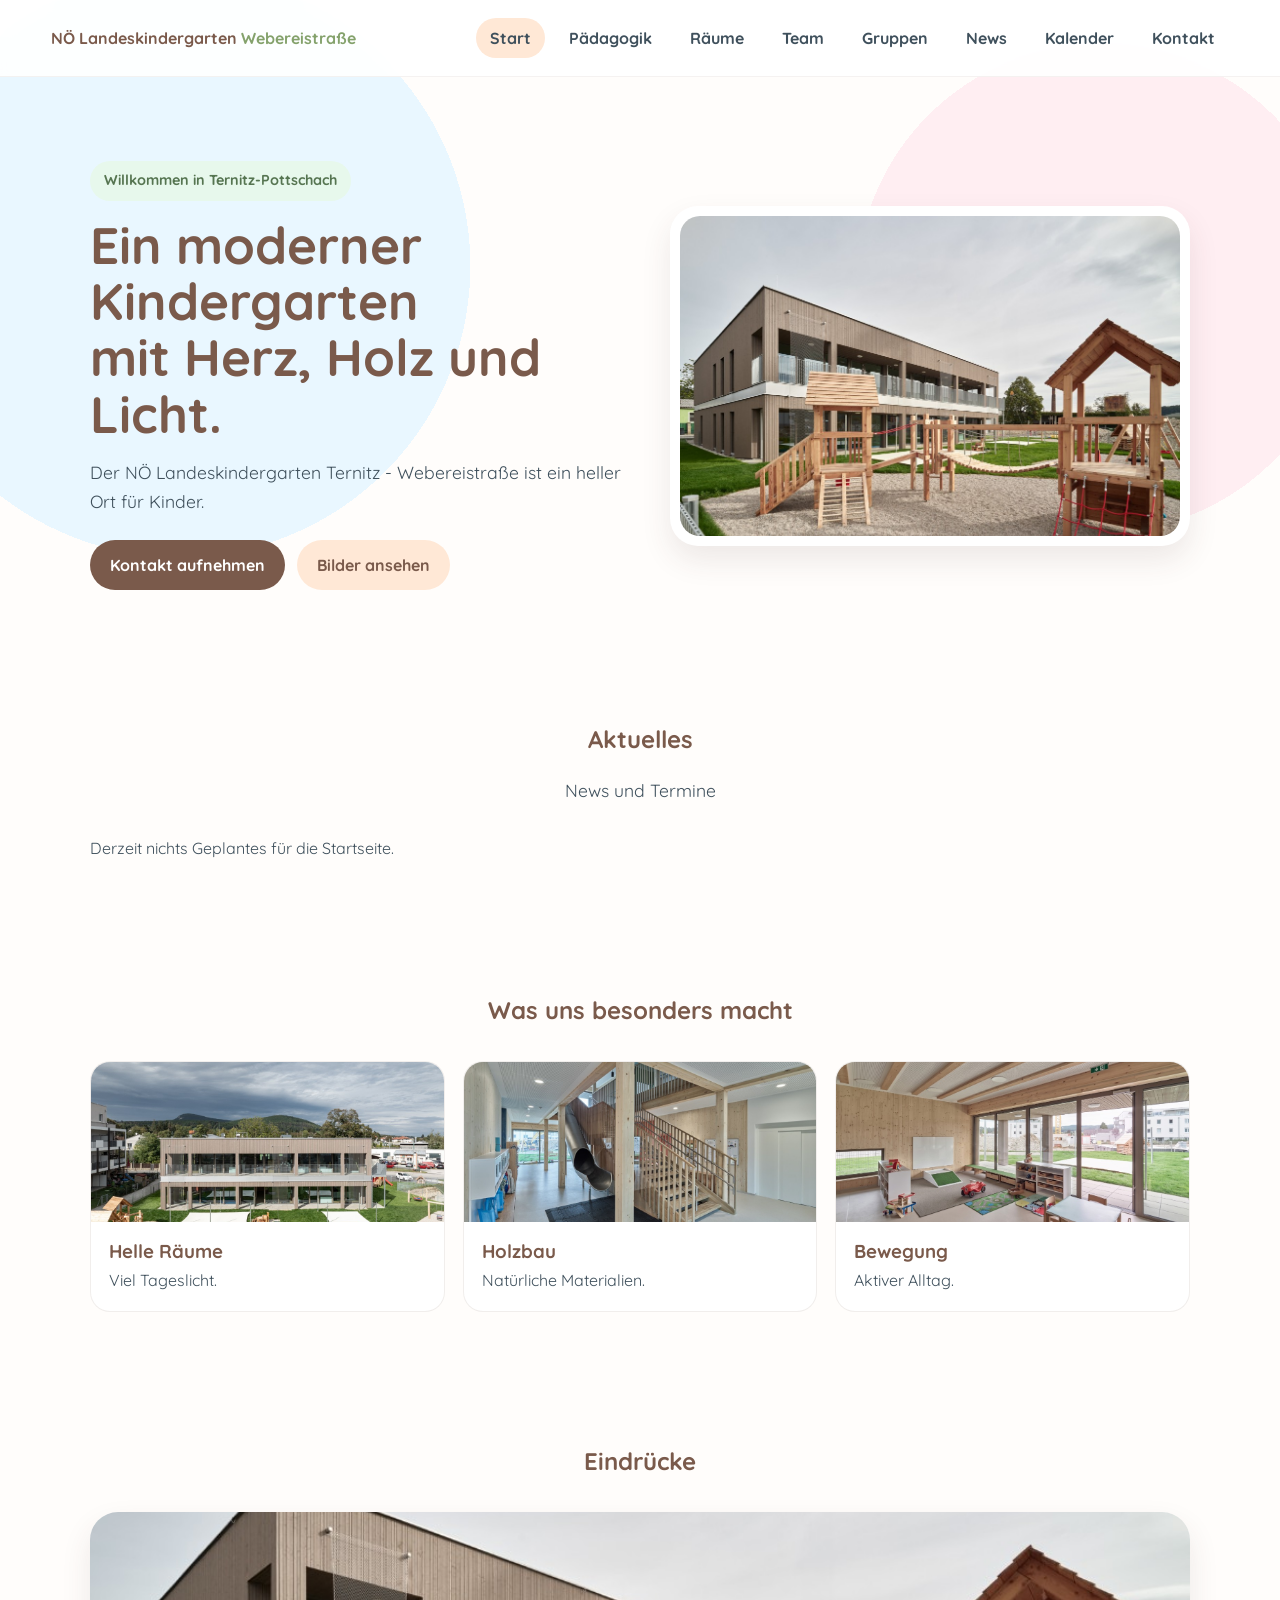
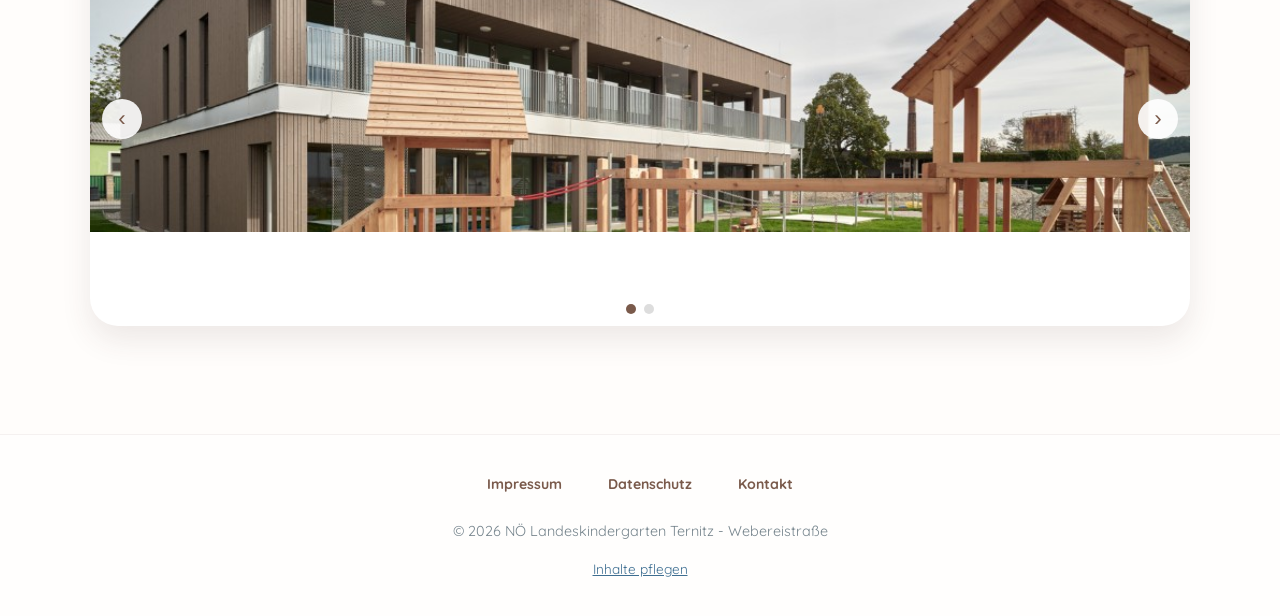
==== index.html @ 9f8ee5bf "Kindergarten-Website mit Seiten-Builder, Medien-Galerie und Design-System. Vollstaendige Mehrseiten-" ====
<!DOCTYPE html>
<html lang="de">
<head>
    <meta charset="UTF-8">
    <meta name="viewport" content="width=device-width, initial-scale=1.0">
    <title>NÖ Landeskindergarten Ternitz - Webereistraße</title>
    <link rel="preconnect" href="https://fonts.googleapis.com">
    <link rel="preconnect" href="https://fonts.gstatic.com" crossorigin>
    <link href="https://fonts.googleapis.com/css2?family=Quicksand:wght@400;500;600;700;800&display=swap" rel="stylesheet">
    <link rel="stylesheet" href="assets/styles.css">
    <link rel="stylesheet" href="assets/theme-decorations.css">
</head>
<body data-page-id="home">
    <div id="kg-theme-decorations" aria-hidden="true"></div>
    <header class="topbar" id="site-header"></header>
    <main id="page-root"></main>
    <footer id="site-footer"></footer>

    <script src="assets/site-data.js"></script>
    <script src="assets/site-store.js"></script>
    <script src="assets/theme-presets.js"></script>
    <script src="assets/theme-options.js"></script>
    <script src="assets/theme-engine.js"></script>
    <script src="assets/module-registry.js"></script>
    <script src="assets/carousel.js"></script>
    <script src="assets/site-layout.js"></script>
    <script src="assets/page-shell.js"></script>
    <script src="assets/app.js"></script>
</body>
</html>
---- assets/styles.css ----
:root {
    --sky: #e9f7ff;
    --mint: #e7f8ec;
    --apricot: #ffe8d6;
    --rose: #ffeef2;
    --wood-100: #f8efe6;
    --wood-300: #e4c8a4;
    --wood-700: #7a5a4b;
    --text: #3f505c;
    --white: #ffffff;
    --accent: #84a26c;
    --page-bg: #fffdfb;
    --font-family: "Quicksand", sans-serif;
    --radius-xl: 28px;
    --radius-lg: 20px;
    --shadow-soft: 0 14px 30px rgba(78, 52, 46, 0.10);
}

* {
    box-sizing: border-box;
    margin: 0;
    padding: 0;
}

html {
    scroll-behavior: smooth;
}

body {
    font-family: var(--font-family);
    color: var(--text);
    line-height: 1.65;
    background:
        radial-gradient(circle at 14% 12%, var(--sky) 0 13%, transparent 13%),
        radial-gradient(circle at 86% 13%, var(--rose) 0 11%, transparent 11%),
        var(--page-bg);
}

.container {
    width: min(1200px, 92%);
    margin: 0 auto;
}

.cloud {
    position: fixed;
    border-radius: 999px;
    pointer-events: none;
    z-index: -1;
    background: rgba(255, 255, 255, 0.85);
    animation: drift 28s linear infinite;
}

.cloud.one {
    top: 13vh;
    left: -240px;
    width: 210px;
    height: 58px;
}

.cloud.two {
    top: 30vh;
    left: -180px;
    width: 160px;
    height: 48px;
    animation-duration: 34s;
    animation-delay: -8s;
}

@keyframes drift {
    from { transform: translateX(0); }
    to { transform: translateX(calc(100vw + 420px)); }
}

@keyframes reveal {
    from { opacity: 0; transform: translateY(18px); }
    to { opacity: 1; transform: translateY(0); }
}

.reveal {
    opacity: 0;
    transform: translateY(18px);
}

.reveal.visible {
    animation: reveal 0.6s ease forwards;
}

.topbar {
    position: sticky;
    top: 0;
    z-index: 20;
    background: rgba(255, 255, 255, 0.9);
    backdrop-filter: blur(8px);
    border-bottom: 1px solid rgba(122, 90, 75, 0.08);
}

.topbar-inner {
    min-height: 76px;
    display: flex;
    justify-content: space-between;
    align-items: center;
    gap: 24px;
}

.brand {
    color: var(--wood-700);
    text-decoration: none;
    font-weight: 800;
}

.brand [data-text="site.brandHighlight"] {
    color: #84a26c;
}

nav ul {
    display: flex;
    list-style: none;
    gap: 10px;
}

nav a {
    text-decoration: none;
    color: var(--text);
    font-weight: 700;
    padding: 10px 14px;
    border-radius: 999px;
    transition: background-color 0.2s ease;
}

nav a:hover,
nav a.active {
    background: var(--apricot);
}

main {
    padding: 56px 0 80px;
}

.hero-grid {
    display: grid;
    grid-template-columns: 1.05fr 1fr;
    align-items: center;
    gap: 34px;
}

h1,
h2,
h3 {
    color: var(--wood-700);
}

h1 {
    font-size: clamp(2rem, 4vw, 3.4rem);
    line-height: 1.1;
}

.badge {
    display: inline-flex;
    padding: 8px 14px;
    background: var(--mint);
    border-radius: 999px;
    color: #567551;
    font-weight: 700;
    font-size: 0.9rem;
    margin-bottom: 16px;
}

.lead {
    font-size: 1.1rem;
    margin-top: 16px;
}

.btn-row {
    display: flex;
    gap: 12px;
    flex-wrap: wrap;
    margin-top: 24px;
}

.btn {
    display: inline-block;
    text-decoration: none;
    border-radius: 999px;
    padding: 12px 20px;
    font-weight: 700;
}

.btn.primary {
    background: var(--wood-700);
    color: var(--white);
}

.btn.soft {
    background: var(--apricot);
    color: var(--wood-700);
}

.frame {
    padding: 10px;
    border-radius: var(--radius-xl);
    background: var(--white);
    box-shadow: var(--shadow-soft);
}

.frame img {
    width: 100%;
    height: 420px;
    object-fit: cover;
    border-radius: 20px;
    display: block;
}

.section {
    margin-top: 74px;
}

.section-header {
    text-align: center;
    margin-bottom: 30px;
}

.cards {
    display: grid;
    grid-template-columns: repeat(auto-fit, minmax(240px, 1fr));
    gap: 18px;
}

.card {
    background: #fff;
    border: 1px solid rgba(122, 90, 75, 0.1);
    border-radius: var(--radius-lg);
    padding: 22px;
}

.card-with-image {
    padding: 0;
    overflow: hidden;
}

.card-image {
    width: 100%;
    height: 160px;
    object-fit: cover;
    display: block;
}

.card-with-image h3,
.card-with-image p {
    padding: 0 18px;
}

.card-with-image h3 {
    margin-top: 14px;
}

.card-with-image p {
    padding-bottom: 18px;
}

.carousel {
    position: relative;
    border-radius: var(--radius-xl);
    overflow: hidden;
    background: #fff;
    box-shadow: var(--shadow-soft);
}

.carousel-track {
    position: relative;
    min-height: 380px;
}

.carousel-slide {
    position: absolute;
    inset: 0;
    opacity: 0;
    transition: opacity 0.5s ease;
}

.carousel-slide.active {
    opacity: 1;
    position: relative;
}

.carousel-slide img {
    width: 100%;
    height: 380px;
    object-fit: cover;
    display: block;
}

.carousel-slide figcaption {
    padding: 10px 16px;
    font-size: 0.9rem;
    color: #6d7b84;
}

.carousel-btn {
    position: absolute;
    top: 50%;
    transform: translateY(-50%);
    border: none;
    background: rgba(255, 255, 255, 0.9);
    color: var(--wood-700);
    width: 40px;
    height: 40px;
    border-radius: 50%;
    font-size: 1.4rem;
    cursor: pointer;
    z-index: 2;
}

.carousel-btn.prev { left: 12px; }
.carousel-btn.next { right: 12px; }

.carousel-dots {
    display: flex;
    justify-content: center;
    gap: 8px;
    padding: 12px;
}

.carousel-dots button {
    width: 10px;
    height: 10px;
    border-radius: 50%;
    border: none;
    background: #ddd;
    cursor: pointer;
}

.carousel-dots button.active {
    background: var(--wood-700);
}

.news-card-link {
    text-decoration: none;
    color: inherit;
    display: block;
}

.news-card-link:hover .news-card {
    transform: translateY(-4px);
    box-shadow: 0 12px 24px rgba(0, 0, 0, 0.1);
}

.read-more {
    display: inline-block;
    margin-top: 8px;
    font-weight: 700;
    color: #3e6e91;
}

.back-link {
    display: inline-block;
    margin-bottom: 20px;
    font-weight: 700;
}

.article-detail time {
    color: #84a26c;
    font-weight: 700;
}

.article-detail h1 {
    margin: 10px 0 20px;
}

.article-body p {
    margin-bottom: 14px;
}

.article-videos {
    margin-top: 24px;
    display: grid;
    gap: 20px;
}

.video-embed iframe {
    width: 100%;
    aspect-ratio: 16 / 9;
    border: none;
    border-radius: 12px;
}

.ablauf-list {
    display: grid;
    gap: 12px;
}

.ablauf-item {
    display: grid;
    grid-template-columns: 80px 1fr;
    gap: 16px;
    background: #fff;
    border-radius: 14px;
    padding: 16px;
    border: 1px solid rgba(122, 90, 75, 0.1);
}

.ablauf-time {
    font-weight: 800;
    color: #84a26c;
}

.leitbild-block {
    margin-bottom: 40px;
}

.split-reverse {
    direction: rtl;
}

.split-reverse > * {
    direction: ltr;
}

.kalender-grid-wrap {
    background: #fff;
    border-radius: var(--radius-lg);
    padding: 20px;
    margin-bottom: 32px;
    border: 1px solid rgba(122, 90, 75, 0.1);
}

.cal-nav {
    display: flex;
    align-items: center;
    justify-content: space-between;
    gap: 12px;
    margin-bottom: 14px;
}

.cal-nav-label, .cal-nav strong {
    font-size: 1.2rem;
    color: var(--wood-700);
}

.cal-nav-btn {
    border: none;
    background: var(--mint);
    color: var(--wood-700);
    width: 42px;
    height: 42px;
    border-radius: 12px;
    font-size: 1.4rem;
    font-weight: 700;
    cursor: pointer;
    line-height: 1;
    transition: background 0.15s;
}

.cal-nav-btn:hover { background: var(--apricot); }

.aktuell-feed { display: grid; gap: 12px; }

.aktuell-item {
    display: grid;
    grid-template-columns: auto 1fr;
    gap: 14px;
    align-items: start;
    padding: 16px 18px;
    background: #fff;
    border-radius: var(--radius-lg);
    border: 1px solid #eee;
    text-decoration: none;
    color: inherit;
    transition: box-shadow 0.15s, border-color 0.15s;
}

.aktuell-item:hover {
    border-color: var(--accent);
    box-shadow: var(--shadow-soft);
}

.aktuell-type {
    font-size: 0.72rem;
    font-weight: 800;
    text-transform: uppercase;
    background: var(--mint);
    color: var(--wood-700);
    padding: 6px 10px;
    border-radius: 999px;
    white-space: nowrap;
}

.aktuell-body time { font-size: 0.8rem; color: #888; display: block; margin-bottom: 4px; }
.aktuell-body h3 { font-size: 1rem; color: var(--wood-700); margin-bottom: 4px; }
.aktuell-body p { font-size: 0.9rem; color: #666; margin-bottom: 6px; }

.cal-weekdays,
.cal-grid {
    display: grid;
    grid-template-columns: repeat(7, 1fr);
    gap: 6px;
}

.cal-weekdays span {
    text-align: center;
    font-weight: 700;
    font-size: 0.85rem;
    color: #84a26c;
}

.cal-cell {
    aspect-ratio: 1;
    display: flex;
    align-items: center;
    justify-content: center;
    border-radius: 10px;
    background: var(--wood-100);
    font-weight: 700;
    position: relative;
    text-decoration: none;
    color: inherit;
}

.cal-cell.has-event {
    background: var(--mint);
    color: #4f6f4d;
    cursor: pointer;
    transition: transform 0.15s ease, box-shadow 0.15s ease;
}

.cal-cell.has-event:hover {
    transform: scale(1.05);
    box-shadow: 0 4px 12px rgba(0, 0, 0, 0.08);
}

.cal-multi {
    position: absolute;
    top: 4px;
    right: 4px;
    font-size: 0.65rem;
    background: var(--wood-700);
    color: #fff;
    width: 16px;
    height: 16px;
    border-radius: 50%;
    display: flex;
    align-items: center;
    justify-content: center;
}

.kalender-event-link {
    text-decoration: none;
    color: inherit;
    display: block;
}

.kalender-event-link:hover .kalender-event {
    transform: translateY(-3px);
    box-shadow: 0 10px 20px rgba(0, 0, 0, 0.08);
}

.kalender-event-link.highlighted .kalender-event {
    border-color: #84a26c;
    box-shadow: 0 0 0 2px var(--mint);
}

.kalender-event {
    transition: transform 0.2s ease, box-shadow 0.2s ease;
}

.event-detail .event-teaser {
    font-size: 1.1rem;
    margin-bottom: 16px;
    color: #546e7a;
}

.event-detail h1 {
    margin: 10px 0 8px;
}

.cal-cell.empty {
    background: transparent;
}

.kalender-events {
    display: grid;
    gap: 14px;
}

.kalender-event {
    display: grid;
    grid-template-columns: 72px 1fr;
    gap: 16px;
    background: #fff;
    border-radius: 16px;
    padding: 16px;
    border: 1px solid rgba(122, 90, 75, 0.1);
}

.kalender-event-date {
    background: var(--apricot);
    border-radius: 12px;
    text-align: center;
    padding: 8px;
}

.kalender-event-date .day {
    display: block;
    font-size: 1.4rem;
    font-weight: 800;
    color: var(--wood-700);
}

.kalender-event-date .month {
    font-size: 0.85rem;
    font-weight: 700;
    color: #84a26c;
}

.kalender-category {
    display: inline-block;
    background: var(--mint);
    color: #4f6f4d;
    font-size: 0.8rem;
    font-weight: 700;
    padding: 4px 10px;
    border-radius: 999px;
    margin-bottom: 6px;
}

.kalender-meta {
    color: #84a26c;
    font-weight: 700;
    font-size: 0.9rem;
    margin-bottom: 6px;
}

.kalender-events-section h2 {
    margin-bottom: 18px;
}

.mod-bg-white { background: #fff; padding: 24px 0; border-radius: 20px; }
.mod-bg-mint { background: var(--mint); padding: 24px 0; border-radius: 20px; }
.mod-bg-wood { background: var(--wood-100); padding: 24px 0; border-radius: 20px; }
.mod-bg-apricot { background: var(--apricot); padding: 24px 0; border-radius: 20px; }
.mod-section, .mod-columns { margin: 20px 0; }
.section-header-inline { text-align: center; margin-bottom: 20px; }
.accordion { display: grid; gap: 10px; }
.accordion-item { background: #fff; border-radius: 12px; padding: 12px 16px; border: 1px solid #eee; }
.accordion-item summary { font-weight: 700; cursor: pointer; color: var(--wood-700); }
.cta-box { text-align: center; background: linear-gradient(135deg, var(--wood-100), var(--mint)); padding: 32px; border-radius: 20px; }
.cta-box h2 { margin-bottom: 10px; }
.cta-box p { margin-bottom: 18px; }
.mod-single-image figure { text-align: center; }
.mod-single-image img { max-width: 100%; border-radius: 16px; }
.mod-single-image figcaption { margin-top: 8px; color: #777; }
#page-root { padding: 56px 0 80px; }

/* Modul-Layout: Breite, Abstand, Skalierung */
.mod-layout { width: 100%; }
.mod-w-full > section { max-width: none; padding-left: 0; padding-right: 0; }
.mod-w-full .container { max-width: none; width: 100%; }
.mod-w-wide .container { max-width: 1280px; }
.mod-w-normal .container { max-width: var(--max-width, 1100px); }
.mod-w-narrow .container { max-width: 760px; }
.mod-py-none { padding-top: 0; padding-bottom: 0; }
.mod-py-small { padding-top: 12px; padding-bottom: 12px; }
.mod-py-normal { padding-top: 28px; padding-bottom: 28px; }
.mod-py-large { padding-top: 48px; padding-bottom: 48px; }
.mod-py-xl { padding-top: 72px; padding-bottom: 72px; }
.mod-scale-small { font-size: 0.92rem; }
.mod-scale-small h1 { font-size: clamp(1.6rem, 3vw, 2.2rem); }
.mod-scale-small h2 { font-size: 1.35rem; }
.mod-scale-normal { font-size: 1rem; }
.mod-scale-large { font-size: 1.08rem; }
.mod-scale-large h1 { font-size: clamp(2.2rem, 4.5vw, 3.2rem); }
.mod-scale-large h2 { font-size: 1.75rem; }
.mod-scale-xl { font-size: 1.15rem; }
.mod-scale-xl h1 { font-size: clamp(2.5rem, 5vw, 3.6rem); }
.mod-scale-xl h2 { font-size: 2rem; }
.cards-cols-2 { grid-template-columns: repeat(2, 1fr); }
.cards-cols-3 { grid-template-columns: repeat(3, 1fr); }
.cards-cols-4 { grid-template-columns: repeat(4, 1fr); }
.gallery-cols-2 { grid-template-columns: repeat(2, 1fr); }
.gallery-cols-3 { grid-template-columns: repeat(3, 1fr); }
.gallery-cols-4 { grid-template-columns: repeat(4, 1fr); }
.mod-img-h-small .frame img, .mod-img-h-small .split img, .mod-img-h-small .carousel img, .mod-img-h-small.mod-single-image img { max-height: 180px; object-fit: cover; }
.mod-img-h-medium .frame img, .mod-img-h-medium .split img, .mod-img-h-medium .carousel img, .mod-img-h-medium.mod-single-image img { max-height: 320px; object-fit: cover; }
.mod-img-h-large .frame img, .mod-img-h-large .split img, .mod-img-h-large .carousel img, .mod-img-h-large.mod-single-image img { max-height: 480px; object-fit: cover; }
.mod-img-h-full .frame img, .mod-img-h-full .split img, .mod-img-h-full .carousel img, .mod-img-h-full.mod-single-image img { max-height: none; }

/* Neue Modulvarianten */
.mod-quote { background: var(--wood-100); border-radius: 20px; padding: 28px 32px; border-left: 5px solid #84a26c; display: flex; flex-direction: column; gap: 12px; max-width: 720px; margin: 0 auto; }
.mod-quote-avatar { width: 64px; height: 64px; border-radius: 50%; object-fit: cover; }
.mod-quote-text { font-size: 1.15rem; font-style: italic; color: var(--wood-700); margin: 0; }
.mod-quote footer { color: #777; font-size: 0.9rem; }
.mod-stats { display: grid; gap: 16px; text-align: center; }
.stats-cols-2 { grid-template-columns: repeat(2, 1fr); }
.stats-cols-3 { grid-template-columns: repeat(3, 1fr); }
.stats-cols-4 { grid-template-columns: repeat(4, 1fr); }
.mod-stat { background: #fff; border-radius: 16px; padding: 20px 16px; border: 1px solid #eee; }
.mod-stat-icon { font-size: 1.8rem; display: block; margin-bottom: 6px; }
.mod-stat-value { display: block; font-size: 2rem; font-weight: 800; color: var(--wood-700); }
.mod-stat-label { color: #777; font-size: 0.9rem; }
.mod-notice { display: flex; gap: 14px; align-items: flex-start; padding: 18px 20px; border-radius: 14px; border: 1px solid #ddd; }
.mod-notice-icon { font-size: 1.5rem; flex-shrink: 0; }
.mod-notice h3 { margin: 0 0 6px; font-size: 1rem; }
.mod-notice p { margin: 0; }
.mod-notice-info { background: #eef6ff; border-color: #b8d4f0; }
.mod-notice-success { background: var(--mint); border-color: #84a26c; }
.mod-notice-warning { background: #fff8e6; border-color: #e8c96a; }
.mod-notice-mint { background: var(--mint); }
.mod-notice-wood { background: var(--wood-100); }
.mod-icon-cards { display: grid; gap: 16px; }
.mod-icon-card { background: #fff; border-radius: 16px; padding: 22px; text-align: center; border: 1px solid #eee; }
.mod-icon-card-emoji { font-size: 2.2rem; display: block; margin-bottom: 10px; }
.mod-icon-card h3 { margin-bottom: 8px; }
.mod-buttons-left .btn-row { justify-content: flex-start; }
.mod-buttons-center .btn-row { justify-content: center; }
.mod-buttons-right .btn-row { justify-content: flex-end; }
.mod-downloads { list-style: none; padding: 0; display: grid; gap: 10px; }
.mod-downloads a { display: flex; align-items: center; gap: 12px; padding: 14px 16px; background: #fff; border-radius: 12px; border: 1px solid #eee; text-decoration: none; color: inherit; transition: background 0.15s; }
.mod-downloads a:hover { background: var(--mint); }
.mod-dl-icon { font-size: 1.4rem; }
.mod-downloads small { display: block; color: #888; font-size: 0.8rem; }
.mod-map iframe { width: 100%; border: 0; border-radius: 16px; }
.mod-map-address { margin-top: 10px; color: #666; font-size: 0.9rem; }
.mod-hours table { width: 100%; border-collapse: collapse; background: #fff; border-radius: 14px; overflow: hidden; }
.mod-hours th, .mod-hours td { padding: 12px 16px; text-align: left; border-bottom: 1px solid #f0ebe6; }
.mod-hours th { font-weight: 700; color: var(--wood-700); width: 45%; }
.mod-hours-note { margin-top: 10px; font-size: 0.85rem; color: #888; }
.mod-partners { display: flex; flex-wrap: wrap; gap: 20px; align-items: center; justify-content: center; }
.mod-partners img { max-height: 56px; max-width: 140px; object-fit: contain; filter: grayscale(20%); opacity: 0.85; }
.mod-partners a:hover img { filter: none; opacity: 1; }
.mod-checklist { list-style: none; padding: 0; display: grid; gap: 10px; }
.mod-checklist li { padding: 12px 16px 12px 40px; background: #fff; border-radius: 12px; position: relative; border: 1px solid #eee; }
.mod-checklist li::before { content: "✓"; position: absolute; left: 14px; color: #84a26c; font-weight: 800; }
.mod-tabs-nav { display: flex; flex-wrap: wrap; gap: 6px; margin-bottom: 16px; border-bottom: 2px solid #eee; padding-bottom: 8px; }
.mod-tabs-nav button { border: none; background: transparent; padding: 8px 16px; border-radius: 10px 10px 0 0; font-weight: 700; cursor: pointer; color: #888; font-family: inherit; }
.mod-tabs-nav button.active { background: var(--mint); color: var(--wood-700); }
.mod-tab-panel { display: none; background: #fff; border-radius: 14px; padding: 20px; border: 1px solid #eee; }
.mod-tab-panel.active { display: block; }
.mod-banner { padding: 16px 0; }
.mod-banner-inner { display: flex; align-items: center; gap: 16px; flex-wrap: wrap; justify-content: center; text-align: center; }
.mod-banner-inner p { margin: 0; font-weight: 700; flex: 1; min-width: 200px; }
.mod-banner-icon { font-size: 1.5rem; }
.mod-banner-mint { background: var(--mint); }
.mod-banner-wood { background: var(--wood-100); }
.mod-banner-apricot { background: var(--apricot); }
.mod-banner-white { background: #fff; border-top: 1px solid #eee; border-bottom: 1px solid #eee; }
.mod-testimonials { display: grid; gap: 16px; }
.testimonials-cols-1 { grid-template-columns: 1fr; }
.testimonials-cols-2 { grid-template-columns: repeat(2, 1fr); }
.testimonials-cols-3 { grid-template-columns: repeat(3, 1fr); }
.mod-testimonial { background: #fff; border-radius: 16px; padding: 20px; border: 1px solid #eee; }
.mod-testimonial-stars { color: #e8b84a; margin-bottom: 8px; letter-spacing: 2px; }
.mod-testimonial footer { margin-top: 10px; color: #888; font-size: 0.85rem; }
.mod-divider { display: flex; align-items: center; gap: 16px; padding: 20px 0; color: #bbb; }
.mod-divider::before, .mod-divider::after { content: ""; flex: 1; border-top: 2px solid #e5ddd6; }
.mod-divider-dots::before, .mod-divider-dots::after { border-top-style: dotted; }
.mod-divider-wave::before, .mod-divider-wave::after { border-top: none; height: 8px; background: url("data:image/svg+xml,%3Csvg xmlns='http://www.w3.org/2000/svg' width='40' height='8' viewBox='0 0 40 8'%3E%3Cpath d='M0 4 Q5 0 10 4 T20 4 T30 4 T40 4' fill='none' stroke='%23d4c4b8' stroke-width='2'/%3E%3C/svg%3E") repeat-x; }
.mod-divider-line::before, .mod-divider-line::after { border-top-style: solid; }
.mod-divider-label { font-size: 0.9rem; color: #999; white-space: nowrap; }
.mod-hero-compact { padding: 48px 0; background-size: cover; background-position: center; border-radius: 0; }
.mod-hero-compact-inner { text-align: center; max-width: 720px; margin: 0 auto; }
.mod-hero-compact h1 { margin-bottom: 10px; }
.mod-pricing { display: grid; gap: 10px; }
.mod-price-item { display: flex; justify-content: space-between; align-items: center; gap: 16px; background: #fff; border-radius: 14px; padding: 16px 20px; border: 1px solid #eee; }
.mod-price-item h3 { margin: 0 0 4px; font-size: 1rem; }
.mod-price-item p { margin: 0; font-size: 0.85rem; color: #888; }
.mod-price-value { font-size: 1.3rem; font-weight: 800; color: var(--wood-700); white-space: nowrap; }
.mod-pricing-note { margin-top: 10px; font-size: 0.8rem; color: #999; }
.mod-timeline { position: relative; padding-left: 28px; border-left: 3px solid var(--mint); display: grid; gap: 24px; }
.mod-timeline-item { position: relative; }
.mod-timeline-item::before { content: ""; position: absolute; left: -35px; top: 4px; width: 12px; height: 12px; background: #84a26c; border-radius: 50%; border: 3px solid #fff; box-shadow: 0 0 0 2px var(--mint); }
.mod-timeline-year { display: inline-block; background: var(--apricot); padding: 4px 12px; border-radius: 999px; font-weight: 800; font-size: 0.85rem; margin-bottom: 6px; }
.mod-timeline-item h3 { margin: 0 0 4px; }

@media (max-width: 768px) {
    .stats-cols-3, .stats-cols-4 { grid-template-columns: repeat(2, 1fr); }
    .testimonials-cols-2, .testimonials-cols-3 { grid-template-columns: 1fr; }
    .mod-price-item { flex-direction: column; align-items: flex-start; }
}

.brand [data-text="site.brandHighlight"], .brand span:last-child { color: var(--accent); }

.gallery {
    display: grid;
    grid-template-columns: repeat(auto-fit, minmax(250px, 1fr));
    gap: 18px;
}

.gallery article {
    background: #fff;
    border-radius: 18px;
    padding: 10px;
    box-shadow: 0 8px 18px rgba(0, 0, 0, 0.07);
}

.gallery img {
    width: 100%;
    height: 220px;
    object-fit: cover;
    border-radius: 12px;
    display: block;
}

.gallery h4 {
    margin: 10px 4px 6px;
}

.split {
    display: grid;
    grid-template-columns: 1fr 1fr;
    gap: 24px;
    align-items: center;
    padding: 18px;
    border-radius: var(--radius-xl);
    background: linear-gradient(135deg, var(--wood-100), var(--mint));
}

.split img {
    width: 100%;
    height: 380px;
    object-fit: cover;
    border-radius: 16px;
}

.contact-grid {
    display: grid;
    grid-template-columns: repeat(auto-fit, minmax(250px, 1fr));
    gap: 18px;
}

.contact-card {
    background: #fff;
    border-radius: 18px;
    border: 1px solid rgba(122, 90, 75, 0.1);
    padding: 20px;
}

a {
    color: #3e6e91;
}

footer {
    padding: 28px 0 36px;
    text-align: center;
    color: #76848c;
    border-top: 1px solid rgba(122, 90, 75, 0.08);
    background: rgba(255, 255, 255, 0.6);
}

.footer-inner {
    display: flex;
    flex-direction: column;
    align-items: center;
    gap: 10px;
}

.footer-links {
    display: flex;
    flex-wrap: wrap;
    justify-content: center;
    gap: 8px 18px;
    margin-bottom: 4px;
}

.footer-links a {
    color: var(--wood-700);
    text-decoration: none;
    font-weight: 700;
    font-size: 0.88rem;
}

.footer-links a:hover {
    color: var(--accent);
    text-decoration: underline;
}

.footer-copyright {
    font-size: 0.9rem;
    margin: 0;
}

.footer-tagline {
    font-size: 0.85rem;
    color: #8a959c;
    margin: 0;
}

.footer-admin {
    margin-top: 4px;
    font-size: 0.85rem;
}

.brand-highlight,
.brand [data-text="site.brandHighlight"],
.brand .brand-highlight {
    color: var(--accent);
}

.brand-logo {
    height: 42px;
    width: auto;
    display: block;
}

.topbar-inner {
    flex-wrap: wrap;
}

.header-cta {
    margin-left: auto;
    white-space: nowrap;
}

.topbar-static {
    position: relative;
    top: auto;
}

.topbar-sticky {
    position: sticky;
    top: 0;
}

@media (max-width: 900px) {
    .header-cta {
        margin-left: 0;
        width: 100%;
        text-align: center;
    }
}

.team-grid {
    display: grid;
    grid-template-columns: repeat(auto-fit, minmax(240px, 1fr));
    gap: 20px;
}

.team-card {
    background: #fff;
    border-radius: var(--radius-lg);
    padding: 24px;
    text-align: center;
    border: 1px solid rgba(122, 90, 75, 0.1);
    box-shadow: 0 8px 18px rgba(0, 0, 0, 0.06);
}

.team-avatar {
    width: 110px;
    height: 110px;
    border-radius: 50%;
    object-fit: cover;
    margin: 0 auto 16px;
    border: 4px solid var(--mint);
    display: block;
}

.team-position {
    color: #84a26c;
    font-weight: 700;
    margin-bottom: 10px;
}

.gruppen-list {
    display: grid;
    gap: 22px;
}

.gruppe-card {
    display: grid;
    grid-template-columns: 280px 1fr;
    gap: 20px;
    background: #fff;
    border-radius: var(--radius-lg);
    overflow: hidden;
    border: 1px solid rgba(122, 90, 75, 0.1);
    box-shadow: 0 8px 18px rgba(0, 0, 0, 0.06);
}

.gruppe-card img {
    width: 100%;
    height: 100%;
    min-height: 200px;
    object-fit: cover;
}

.gruppe-body {
    padding: 22px 22px 22px 0;
}

.gruppe-meta {
    color: #84a26c;
    font-weight: 700;
    margin: 6px 0 12px;
}

.gruppe-team {
    margin-top: 20px;
    padding-top: 18px;
    border-top: 1px solid rgba(122, 90, 75, 0.12);
}

.gruppe-team h4 {
    font-size: 1rem;
    margin-bottom: 12px;
    color: var(--wood-700);
}

.gruppe-team-list {
    display: grid;
    gap: 12px;
}

.gruppe-team-member {
    display: grid;
    grid-template-columns: 64px 1fr;
    gap: 12px;
    align-items: start;
    background: var(--wood-100);
    border-radius: 14px;
    padding: 12px;
}

.gruppe-team-member img {
    width: 64px;
    height: 64px;
    border-radius: 50%;
    object-fit: cover;
    border: 3px solid var(--mint);
}

.gruppe-team-member strong {
    display: block;
    color: var(--wood-700);
}

.gruppe-team-member span {
    display: block;
    font-size: 0.9rem;
    font-weight: 700;
    color: #84a26c;
    margin: 2px 0 6px;
}

.gruppe-team-member p {
    font-size: 0.92rem;
    margin: 0;
}

.news-list {
    display: grid;
    gap: 20px;
}

.news-card {
    display: grid;
    grid-template-columns: 220px 1fr;
    gap: 18px;
    background: #fff;
    border-radius: var(--radius-lg);
    overflow: hidden;
    border: 1px solid rgba(122, 90, 75, 0.1);
    box-shadow: 0 8px 18px rgba(0, 0, 0, 0.06);
    transition: transform 0.2s ease, box-shadow 0.2s ease;
}

.news-card img {
    width: 100%;
    height: 100%;
    min-height: 160px;
    object-fit: cover;
}

.news-body {
    padding: 20px 20px 20px 0;
}

.news-body time {
    display: inline-block;
    font-size: 0.9rem;
    font-weight: 700;
    color: #84a26c;
    margin-bottom: 8px;
}

.news-body h3 {
    margin-bottom: 8px;
}

@media (max-width: 920px) {
    .hero-grid,
    .split {
        grid-template-columns: 1fr;
    }

    .frame img {
        height: 320px;
    }

    .gruppe-card,
    .news-card {
        grid-template-columns: 1fr;
    }

    .carousel-slide img {
        height: 260px;
    }

    .carousel-track {
        min-height: 260px;
    }
}

@media (max-width: 760px) {
    .topbar-inner {
        flex-direction: column;
        justify-content: center;
        padding: 12px 0;
    }

    nav ul {
        flex-wrap: wrap;
        justify-content: center;
    }
}
---- assets/theme-decorations.css ----
/* Theme-Dekorationen & Scroll-Animationen */

.kg-deco-wrap {
    position: fixed;
    inset: 0;
    pointer-events: none;
    z-index: -1;
    overflow: hidden;
}

/* Wolken */
.deco-cloud {
    position: absolute;
    border-radius: 999px;
    background: rgba(255, 255, 255, 0.82);
    animation: deco-drift 32s linear infinite;
}

.deco-cloud.c1 { top: 12vh; left: -220px; width: 200px; height: 54px; }
.deco-cloud.c2 { top: 28vh; left: -160px; width: 150px; height: 44px; animation-duration: 38s; animation-delay: -10s; }
.deco-cloud.c3 { top: 48vh; left: -190px; width: 170px; height: 48px; animation-duration: 42s; animation-delay: -20s; }

@keyframes deco-drift {
    from { transform: translateX(0); }
    to { transform: translateX(calc(100vw + 400px)); }
}

/* Blasen */
.deco-bubble {
    position: absolute;
    bottom: -40px;
    border-radius: 50%;
    border: 2px solid rgba(255, 255, 255, 0.65);
    background: radial-gradient(circle at 30% 30%, rgba(255, 255, 255, 0.55), rgba(255, 255, 255, 0.08));
    animation: deco-rise linear infinite;
}

.deco-bubble.b1 { left: 5%; width: 22px; height: 22px; animation-duration: 14s; }
.deco-bubble.b2 { left: 12%; width: 14px; height: 14px; animation-duration: 11s; animation-delay: -3s; }
.deco-bubble.b3 { left: 20%; width: 28px; height: 28px; animation-duration: 16s; animation-delay: -6s; }
.deco-bubble.b4 { left: 30%; width: 18px; height: 18px; animation-duration: 12s; animation-delay: -2s; }
.deco-bubble.b5 { left: 42%; width: 24px; height: 24px; animation-duration: 15s; animation-delay: -8s; }
.deco-bubble.b6 { left: 55%; width: 16px; height: 16px; animation-duration: 10s; animation-delay: -4s; }
.deco-bubble.b7 { left: 65%; width: 30px; height: 30px; animation-duration: 17s; animation-delay: -11s; }
.deco-bubble.b8 { left: 74%; width: 20px; height: 20px; animation-duration: 13s; animation-delay: -5s; }
.deco-bubble.b9 { left: 82%; width: 12px; height: 12px; animation-duration: 9s; animation-delay: -1s; }
.deco-bubble.b10 { left: 90%; width: 26px; height: 26px; animation-duration: 16s; animation-delay: -9s; }
.deco-bubble.b11 { left: 48%; width: 15px; height: 15px; animation-duration: 11s; animation-delay: -7s; }
.deco-bubble.b12 { left: 36%; width: 19px; height: 19px; animation-duration: 12s; animation-delay: -12s; }
.deco-bubble.b13 { left: 8%; width: 10px; height: 10px; animation-duration: 8s; animation-delay: -6s; }
.deco-bubble.b14 { left: 95%; width: 17px; height: 17px; animation-duration: 14s; animation-delay: -3s; }

@keyframes deco-rise {
    0% { transform: translateY(0) translateX(0); opacity: 0; }
    10% { opacity: 0.7; }
    90% { opacity: 0.5; }
    100% { transform: translateY(-110vh) translateX(20px); opacity: 0; }
}

/* Sterne */
.deco-star {
    position: absolute;
    color: var(--accent);
    opacity: 0.45;
    animation: deco-twinkle 3s ease-in-out infinite;
    font-size: 0.9rem;
}

.deco-star.s1 { top: 8%; left: 10%; animation-delay: 0s; }
.deco-star.s2 { top: 14%; left: 25%; animation-delay: -0.5s; font-size: 0.7rem; }
.deco-star.s3 { top: 6%; left: 42%; animation-delay: -1s; }
.deco-star.s4 { top: 18%; left: 58%; animation-delay: -1.5s; font-size: 1.1rem; }
.deco-star.s5 { top: 10%; left: 72%; animation-delay: -2s; }
.deco-star.s6 { top: 22%; left: 88%; animation-delay: -0.8s; font-size: 0.75rem; }
.deco-star.s7 { top: 32%; left: 15%; animation-delay: -2.2s; }
.deco-star.s8 { top: 28%; left: 35%; animation-delay: -1.2s; font-size: 0.65rem; }
.deco-star.s9 { top: 35%; left: 52%; animation-delay: -2.8s; }
.deco-star.s10 { top: 30%; left: 68%; animation-delay: -0.3s; }
.deco-star.s11 { top: 40%; left: 82%; animation-delay: -1.8s; font-size: 1rem; }
.deco-star.s12 { top: 45%; left: 5%; animation-delay: -2.5s; font-size: 0.6rem; }
.deco-star.s13 { top: 50%; left: 22%; animation-delay: -0.6s; }
.deco-star.s14 { top: 48%; left: 46%; animation-delay: -3s; font-size: 0.8rem; }
.deco-star.s15 { top: 52%; left: 63%; animation-delay: -1.4s; }
.deco-star.s16 { top: 55%; left: 78%; animation-delay: -2.1s; font-size: 0.7rem; }
.deco-star.s17 { top: 60%; left: 12%; animation-delay: -0.9s; }
.deco-star.s18 { top: 58%; left: 92%; animation-delay: -2.6s; }

@keyframes deco-twinkle {
    0%, 100% { opacity: 0.25; transform: scale(1); }
    50% { opacity: 0.85; transform: scale(1.15); }
}

/* Blätter */
.deco-leaf {
    position: absolute;
    top: -40px;
    font-size: 1.2rem;
    opacity: 0.55;
    animation: deco-fall linear infinite;
}

.deco-leaf.l1 { left: 8%; animation-duration: 16s; }
.deco-leaf.l2 { left: 18%; animation-duration: 13s; animation-delay: -4s; font-size: 1rem; }
.deco-leaf.l3 { left: 28%; animation-duration: 18s; animation-delay: -8s; }
.deco-leaf.l4 { left: 38%; animation-duration: 14s; animation-delay: -2s; font-size: 0.9rem; }
.deco-leaf.l5 { left: 48%; animation-duration: 17s; animation-delay: -6s; }
.deco-leaf.l6 { left: 58%; animation-duration: 15s; animation-delay: -10s; font-size: 1.1rem; }
.deco-leaf.l7 { left: 68%; animation-duration: 19s; animation-delay: -3s; }
.deco-leaf.l8 { left: 78%; animation-duration: 12s; animation-delay: -7s; font-size: 0.85rem; }
.deco-leaf.l9 { left: 88%; animation-duration: 16s; animation-delay: -11s; }
.deco-leaf.l10 { left: 95%; animation-duration: 14s; animation-delay: -5s; }
.deco-leaf.l11 { left: 33%; animation-duration: 20s; animation-delay: -9s; font-size: 1rem; }
.deco-leaf.l12 { left: 72%; animation-duration: 13s; animation-delay: -1s; font-size: 0.95rem; }

@keyframes deco-fall {
    0% { transform: translateY(0) rotate(0deg); opacity: 0; }
    10% { opacity: 0.6; }
    100% { transform: translateY(110vh) rotate(280deg); opacity: 0.2; }
}

/* Punkte */
.deco-dots-grid {
    position: absolute;
    inset: 0;
    background-image: radial-gradient(circle, color-mix(in srgb, var(--accent) 18%, transparent) 1.5px, transparent 1.5px);
    background-size: 28px 28px;
    opacity: 0.55;
    mask-image: linear-gradient(to bottom, rgba(0,0,0,0.7), transparent 85%);
}

/* Sonnenstrahlen */
.deco-sun-core {
    position: absolute;
    top: -80px;
    right: -40px;
    width: 220px;
    height: 220px;
    border-radius: 50%;
    background: radial-gradient(circle, color-mix(in srgb, var(--apricot) 70%, #fff) 0%, transparent 70%);
    opacity: 0.55;
}

.deco-sun-rays {
    position: absolute;
    top: -120px;
    right: -100px;
    width: 320px;
    height: 320px;
    background: conic-gradient(from 0deg, transparent 0deg, color-mix(in srgb, var(--apricot) 25%, transparent) 15deg, transparent 30deg);
    opacity: 0.35;
    animation: deco-sun-spin 60s linear infinite;
}

@keyframes deco-sun-spin {
    to { transform: rotate(360deg); }
}

/* Wellen */
.deco-wave {
    position: absolute;
    left: 0;
    right: 0;
    bottom: 0;
    height: 120px;
    opacity: 0.35;
    background: color-mix(in srgb, var(--accent) 30%, transparent);
    border-radius: 50% 50% 0 0 / 100% 100% 0 0;
}

.deco-wave.w1 { height: 90px; animation: deco-wave 8s ease-in-out infinite; }
.deco-wave.w2 { height: 70px; bottom: 10px; opacity: 0.22; animation: deco-wave 10s ease-in-out infinite reverse; animation-delay: -3s; }
.deco-wave.w3 { height: 50px; bottom: 20px; opacity: 0.15; animation: deco-wave 12s ease-in-out infinite; animation-delay: -5s; }

@keyframes deco-wave {
    0%, 100% { transform: translateX(-2%) scaleX(1.02); }
    50% { transform: translateX(2%) scaleX(0.98); }
}

/* Legacy-Wolken ausblenden wenn neues System aktiv */
body.kg-theme-ready .cloud { display: none !important; }

/* Scroll-Animationen */
body[data-page-anim="none"] .reveal.visible { animation: none !important; opacity: 1 !important; transform: none !important; }

body[data-page-anim="fade-up"] .reveal.visible { animation: kg-anim-fade-up 0.65s ease forwards; }
body[data-page-anim="fade-in"] .reveal.visible { animation: kg-anim-fade-in 0.7s ease forwards; }
body[data-page-anim="slide-in"] .reveal.visible { animation: kg-anim-slide-in 0.65s ease forwards; }
body[data-page-anim="scale-in"] .reveal.visible { animation: kg-anim-scale-in 0.6s ease forwards; }
body[data-page-anim="bounce-in"] .reveal.visible { animation: kg-anim-bounce-in 0.75s cubic-bezier(0.34, 1.4, 0.64, 1) forwards; }

@keyframes kg-anim-fade-up {
    from { opacity: 0; transform: translateY(22px); }
    to { opacity: 1; transform: translateY(0); }
}

@keyframes kg-anim-fade-in {
    from { opacity: 0; }
    to { opacity: 1; }
}

@keyframes kg-anim-slide-in {
    from { opacity: 0; transform: translateX(-28px); }
    to { opacity: 1; transform: translateX(0); }
}

@keyframes kg-anim-scale-in {
    from { opacity: 0; transform: scale(0.94); }
    to { opacity: 1; transform: scale(1); }
}

@keyframes kg-anim-bounce-in {
    0% { opacity: 0; transform: translateY(18px) scale(0.96); }
    60% { opacity: 1; transform: translateY(-4px) scale(1.01); }
    100% { opacity: 1; transform: translateY(0) scale(1); }
}

/* Design-Vorschau im Admin */
.design-sample-deco {
    position: absolute;
    inset: 0;
    overflow: hidden;
    border-radius: inherit;
    pointer-events: none;
    z-index: 0;
}

.design-sample-deco .deco-star,
.design-sample-deco .deco-bubble,
.design-sample-deco .deco-leaf,
.design-sample-deco .deco-cloud { transform: scale(0.7); }

.design-sample-content { position: relative; z-index: 1; }

.design-option-grid {
    display: grid;
    grid-template-columns: repeat(auto-fill, minmax(130px, 1fr));
    gap: 10px;
    margin: 12px 0;
}

.design-option-card {
    border: 2px solid #e8e0d8;
    border-radius: 12px;
    padding: 12px 10px;
    background: #fff;
    cursor: pointer;
    text-align: center;
    transition: border-color 0.15s, box-shadow 0.15s;
}

.design-option-card:hover { border-color: #c5d9b8; }
.design-option-card.active { border-color: var(--accent, #84a26c); box-shadow: 0 0 0 3px var(--mint, #e7f8ec); }

.design-option-card .design-option-icon { font-size: 1.5rem; display: block; margin-bottom: 6px; }
.design-option-card strong { font-size: 0.82rem; display: block; color: var(--wood-700, #7a5a4b); }
.design-option-card small { font-size: 0.68rem; color: #888; line-height: 1.35; display: block; margin-top: 4px; }

.design-category-tabs {
    display: flex;
    flex-wrap: wrap;
    gap: 8px;
    margin-bottom: 12px;
}

.design-category-tabs button {
    border: 1px solid #ddd;
    background: #fff;
    border-radius: 999px;
    padding: 6px 14px;
    font-size: 0.8rem;
    font-weight: 700;
    cursor: pointer;
}

.design-category-tabs button.active {
    background: var(--mint, #e7f8ec);
    border-color: var(--accent, #84a26c);
    color: var(--wood-700, #7a5a4b);
}
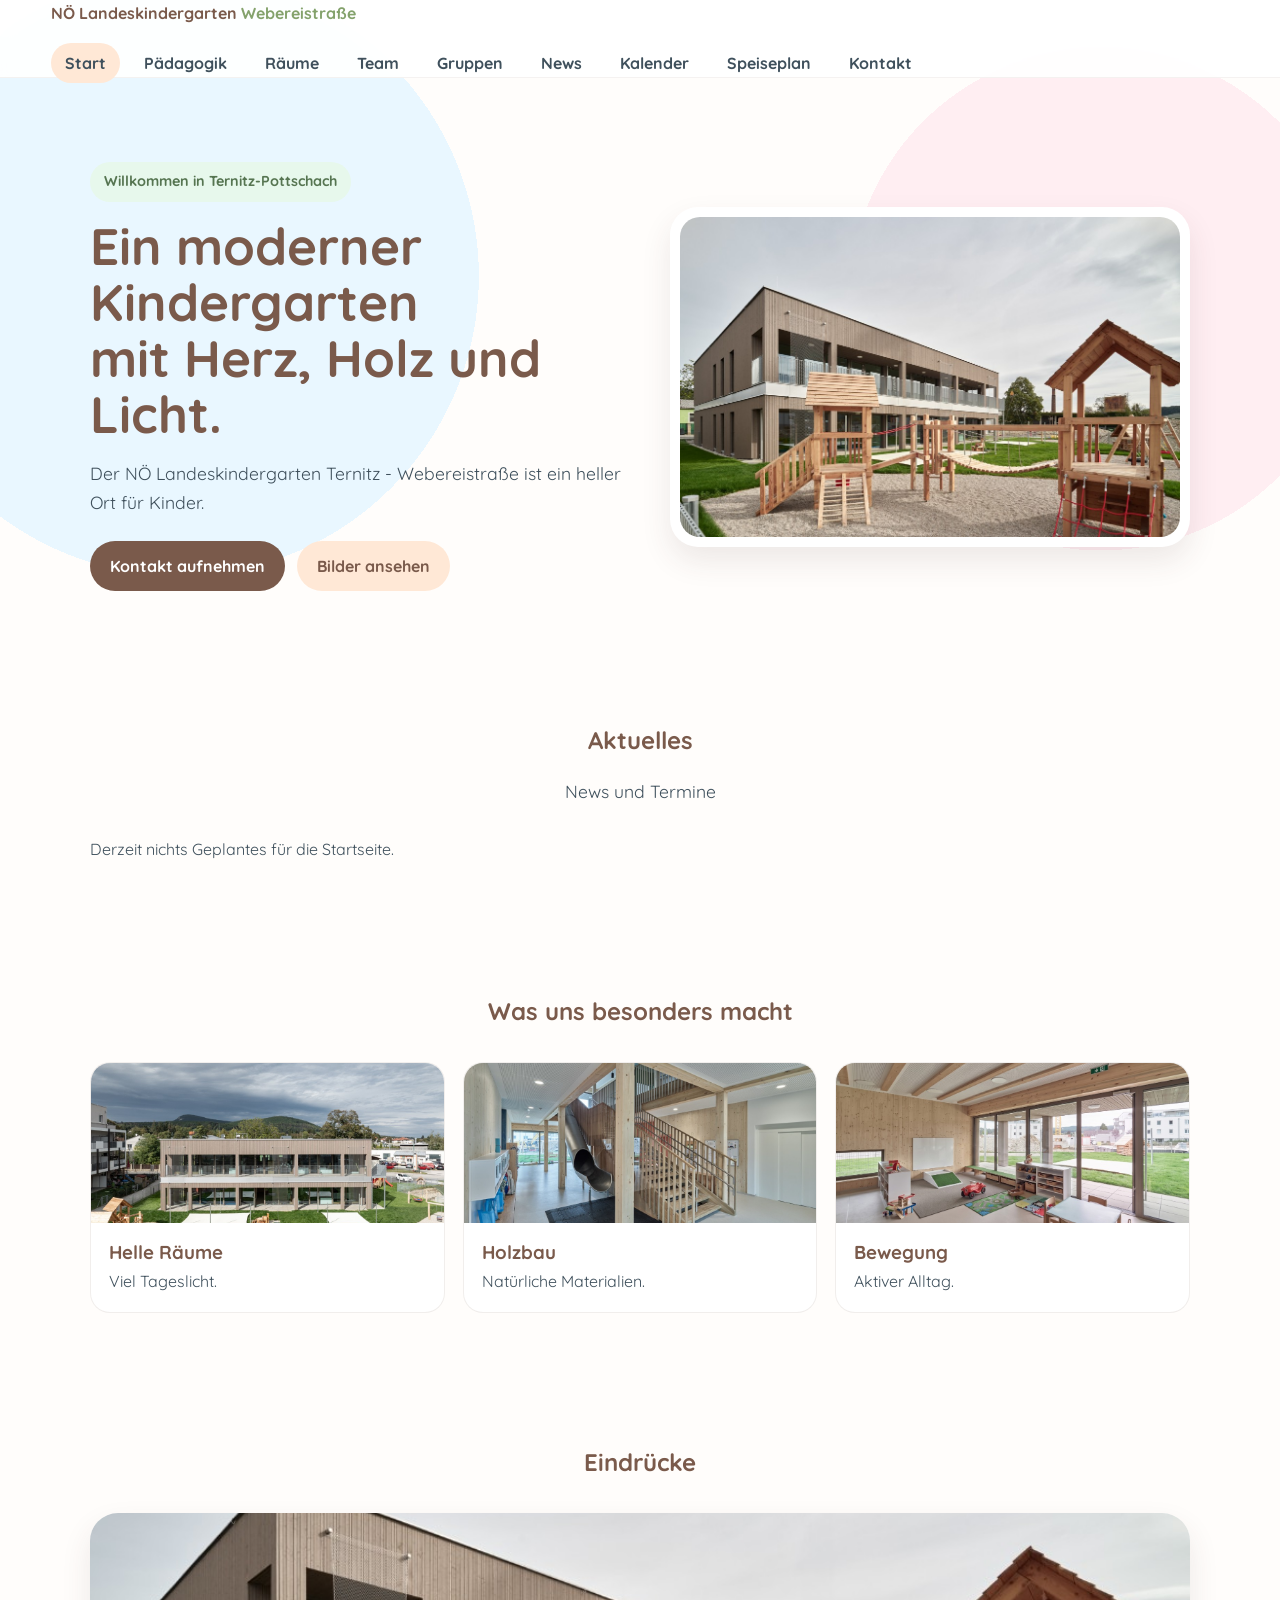
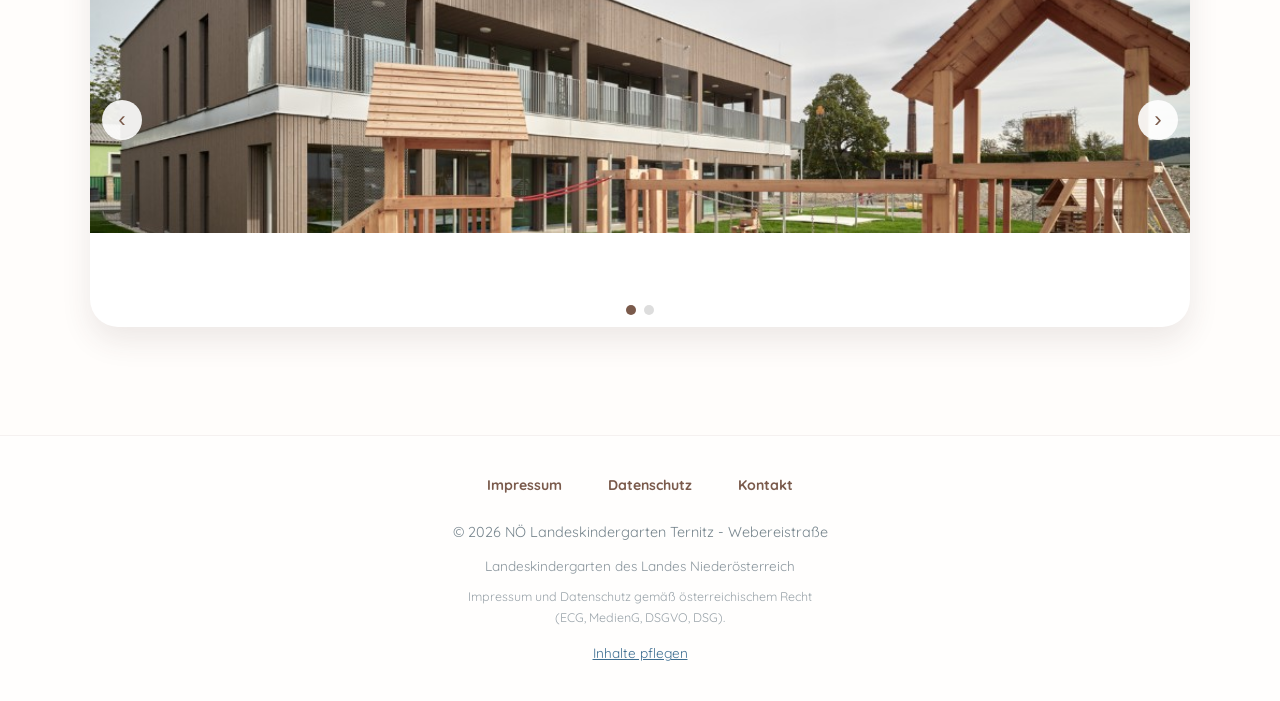
==== commit 5d5f22c3: "Speiseplan-Modul und oesterreichische Rechtstexte ergaenzen. Wochen- und 14-Tage-Ansicht mit Vorplan" ====
--- a/index.html
+++ b/index.html
@@ -17,6 +17,7 @@
     <footer id="site-footer"></footer>
 
     <script src="assets/site-data.js"></script>
+    <script src="assets/legal-content-at.js"></script>
     <script src="assets/site-store.js"></script>
     <script src="assets/theme-presets.js"></script>
     <script src="assets/theme-options.js"></script>
--- a/assets/styles.css
+++ b/assets/styles.css
@@ -78,7 +78,7 @@
 
 .reveal {
     opacity: 0;
-    transform: translateY(18px);
+    transform: translateY(var(--kg-anim-distance, 18px));
 }
 
 .reveal.visible {
@@ -631,6 +631,160 @@
 
 .kalender-events-section h2 {
     margin-bottom: 18px;
+}
+
+/* Speiseplan */
+.speiseplan-toolbar {
+    display: flex;
+    flex-wrap: wrap;
+    align-items: center;
+    justify-content: space-between;
+    gap: 16px;
+    margin-bottom: 20px;
+}
+
+.speiseplan-view-toggle {
+    display: inline-flex;
+    background: var(--wood-100);
+    border-radius: 999px;
+    padding: 4px;
+    gap: 4px;
+}
+
+.speiseplan-view-btn {
+    border: none;
+    background: transparent;
+    padding: 8px 16px;
+    border-radius: 999px;
+    font-weight: 700;
+    color: var(--wood-700);
+    cursor: pointer;
+    font-family: inherit;
+}
+
+.speiseplan-view-btn.active {
+    background: #fff;
+    box-shadow: 0 2px 8px rgba(0, 0, 0, 0.08);
+}
+
+.speiseplan-plan-nav,
+.speiseplan-week-nav {
+    display: flex;
+    align-items: center;
+    gap: 12px;
+}
+
+.speiseplan-plan-meta {
+    text-align: center;
+    min-width: 180px;
+}
+
+.speiseplan-plan-meta strong {
+    display: block;
+    color: var(--wood-800);
+}
+
+.speiseplan-plan-meta small {
+    color: #777;
+}
+
+.speiseplan-nav-btn {
+    width: 36px;
+    height: 36px;
+    border: 1px solid #e8e0d8;
+    border-radius: 50%;
+    background: #fff;
+    font-size: 1.2rem;
+    cursor: pointer;
+    color: var(--wood-700);
+    font-family: inherit;
+}
+
+.speiseplan-nav-btn:disabled {
+    opacity: 0.35;
+    cursor: not-allowed;
+}
+
+.speiseplan-table-wrap {
+    overflow-x: auto;
+    border-radius: 16px;
+    border: 1px solid #eee;
+    background: #fff;
+}
+
+.speiseplan-table {
+    width: 100%;
+    border-collapse: collapse;
+    min-width: 640px;
+}
+
+.speiseplan-table th,
+.speiseplan-table td {
+    padding: 12px 14px;
+    border-bottom: 1px solid #f0ebe6;
+    vertical-align: top;
+    text-align: left;
+}
+
+.speiseplan-corner {
+    width: 110px;
+    background: var(--wood-50, #faf7f4);
+}
+
+.speiseplan-meal-label {
+    font-weight: 700;
+    color: var(--wood-700);
+    background: var(--wood-50, #faf7f4);
+    white-space: nowrap;
+}
+
+.speiseplan-day-head {
+    text-align: center;
+    background: var(--mint);
+}
+
+.speiseplan-day-head.speiseplan-today {
+    background: linear-gradient(180deg, var(--apricot), var(--mint));
+}
+
+.speiseplan-weekday {
+    display: block;
+    font-weight: 800;
+    color: var(--wood-800);
+    text-transform: capitalize;
+}
+
+.speiseplan-date {
+    display: block;
+    font-size: 0.85rem;
+    color: #666;
+}
+
+.speiseplan-table td.speiseplan-today {
+    background: rgba(255, 230, 200, 0.25);
+}
+
+.speiseplan-empty-cell {
+    color: #bbb;
+}
+
+.speiseplan-empty {
+    text-align: center;
+    color: #777;
+    padding: 24px;
+    background: var(--wood-100);
+    border-radius: 12px;
+}
+
+@media (max-width: 720px) {
+    .speiseplan-toolbar {
+        flex-direction: column;
+        align-items: stretch;
+    }
+
+    .speiseplan-plan-nav {
+        justify-content: center;
+    }
 }
 
 .mod-bg-white { background: #fff; padding: 24px 0; border-radius: 20px; }
@@ -883,6 +1037,13 @@
     margin: 0;
 }
 
+.footer-legal {
+    font-size: 0.78rem;
+    color: #9aa3a9;
+    margin: 0;
+    max-width: 52ch;
+}
+
 .footer-admin {
     margin-top: 4px;
     font-size: 0.85rem;
--- a/assets/theme-decorations.css
+++ b/assets/theme-decorations.css
@@ -13,12 +13,13 @@
     position: absolute;
     border-radius: 999px;
     background: rgba(255, 255, 255, 0.82);
-    animation: deco-drift 32s linear infinite;
+    animation: deco-drift calc(32s / var(--kg-deco-speed, 1)) linear infinite;
+    opacity: var(--kg-deco-opacity, 1);
 }
 
 .deco-cloud.c1 { top: 12vh; left: -220px; width: 200px; height: 54px; }
-.deco-cloud.c2 { top: 28vh; left: -160px; width: 150px; height: 44px; animation-duration: 38s; animation-delay: -10s; }
-.deco-cloud.c3 { top: 48vh; left: -190px; width: 170px; height: 48px; animation-duration: 42s; animation-delay: -20s; }
+.deco-cloud.c2 { top: 28vh; left: -160px; width: 150px; height: 44px; animation-duration: calc(38s / var(--kg-deco-speed, 1)); animation-delay: -10s; }
+.deco-cloud.c3 { top: 48vh; left: -190px; width: 170px; height: 48px; animation-duration: calc(42s / var(--kg-deco-speed, 1)); animation-delay: -20s; }
 
 @keyframes deco-drift {
     from { transform: translateX(0); }
@@ -33,22 +34,23 @@
     border: 2px solid rgba(255, 255, 255, 0.65);
     background: radial-gradient(circle at 30% 30%, rgba(255, 255, 255, 0.55), rgba(255, 255, 255, 0.08));
     animation: deco-rise linear infinite;
-}
-
-.deco-bubble.b1 { left: 5%; width: 22px; height: 22px; animation-duration: 14s; }
-.deco-bubble.b2 { left: 12%; width: 14px; height: 14px; animation-duration: 11s; animation-delay: -3s; }
-.deco-bubble.b3 { left: 20%; width: 28px; height: 28px; animation-duration: 16s; animation-delay: -6s; }
-.deco-bubble.b4 { left: 30%; width: 18px; height: 18px; animation-duration: 12s; animation-delay: -2s; }
-.deco-bubble.b5 { left: 42%; width: 24px; height: 24px; animation-duration: 15s; animation-delay: -8s; }
-.deco-bubble.b6 { left: 55%; width: 16px; height: 16px; animation-duration: 10s; animation-delay: -4s; }
-.deco-bubble.b7 { left: 65%; width: 30px; height: 30px; animation-duration: 17s; animation-delay: -11s; }
-.deco-bubble.b8 { left: 74%; width: 20px; height: 20px; animation-duration: 13s; animation-delay: -5s; }
-.deco-bubble.b9 { left: 82%; width: 12px; height: 12px; animation-duration: 9s; animation-delay: -1s; }
-.deco-bubble.b10 { left: 90%; width: 26px; height: 26px; animation-duration: 16s; animation-delay: -9s; }
-.deco-bubble.b11 { left: 48%; width: 15px; height: 15px; animation-duration: 11s; animation-delay: -7s; }
-.deco-bubble.b12 { left: 36%; width: 19px; height: 19px; animation-duration: 12s; animation-delay: -12s; }
-.deco-bubble.b13 { left: 8%; width: 10px; height: 10px; animation-duration: 8s; animation-delay: -6s; }
-.deco-bubble.b14 { left: 95%; width: 17px; height: 17px; animation-duration: 14s; animation-delay: -3s; }
+    opacity: var(--kg-deco-opacity, 0.7);
+}
+
+.deco-bubble.b1 { left: 5%; width: 22px; height: 22px; animation-duration: calc(14s / var(--kg-deco-speed, 1)); }
+.deco-bubble.b2 { left: 12%; width: 14px; height: 14px; animation-duration: calc(11s / var(--kg-deco-speed, 1)); animation-delay: -3s; }
+.deco-bubble.b3 { left: 20%; width: 28px; height: 28px; animation-duration: calc(16s / var(--kg-deco-speed, 1)); animation-delay: -6s; }
+.deco-bubble.b4 { left: 30%; width: 18px; height: 18px; animation-duration: calc(12s / var(--kg-deco-speed, 1)); animation-delay: -2s; }
+.deco-bubble.b5 { left: 42%; width: 24px; height: 24px; animation-duration: calc(15s / var(--kg-deco-speed, 1)); animation-delay: -8s; }
+.deco-bubble.b6 { left: 55%; width: 16px; height: 16px; animation-duration: calc(10s / var(--kg-deco-speed, 1)); animation-delay: -4s; }
+.deco-bubble.b7 { left: 65%; width: 30px; height: 30px; animation-duration: calc(17s / var(--kg-deco-speed, 1)); animation-delay: -11s; }
+.deco-bubble.b8 { left: 74%; width: 20px; height: 20px; animation-duration: calc(13s / var(--kg-deco-speed, 1)); animation-delay: -5s; }
+.deco-bubble.b9 { left: 82%; width: 12px; height: 12px; animation-duration: calc(9s / var(--kg-deco-speed, 1)); animation-delay: -1s; }
+.deco-bubble.b10 { left: 90%; width: 26px; height: 26px; animation-duration: calc(16s / var(--kg-deco-speed, 1)); animation-delay: -9s; }
+.deco-bubble.b11 { left: 48%; width: 15px; height: 15px; animation-duration: calc(11s / var(--kg-deco-speed, 1)); animation-delay: -7s; }
+.deco-bubble.b12 { left: 36%; width: 19px; height: 19px; animation-duration: calc(12s / var(--kg-deco-speed, 1)); animation-delay: -12s; }
+.deco-bubble.b13 { left: 8%; width: 10px; height: 10px; animation-duration: calc(8s / var(--kg-deco-speed, 1)); animation-delay: -6s; }
+.deco-bubble.b14 { left: 95%; width: 17px; height: 17px; animation-duration: calc(14s / var(--kg-deco-speed, 1)); animation-delay: -3s; }
 
 @keyframes deco-rise {
     0% { transform: translateY(0) translateX(0); opacity: 0; }
@@ -61,8 +63,8 @@
 .deco-star {
     position: absolute;
     color: var(--accent);
-    opacity: 0.45;
-    animation: deco-twinkle 3s ease-in-out infinite;
+    opacity: calc(0.25 + var(--kg-deco-opacity, 0.7) * 0.75);
+    animation: deco-twinkle calc(3s / var(--kg-deco-speed, 1)) ease-in-out infinite;
     font-size: 0.9rem;
 }
 
@@ -95,22 +97,22 @@
     position: absolute;
     top: -40px;
     font-size: 1.2rem;
-    opacity: 0.55;
+    opacity: var(--kg-deco-opacity, 0.55);
     animation: deco-fall linear infinite;
 }
 
-.deco-leaf.l1 { left: 8%; animation-duration: 16s; }
-.deco-leaf.l2 { left: 18%; animation-duration: 13s; animation-delay: -4s; font-size: 1rem; }
-.deco-leaf.l3 { left: 28%; animation-duration: 18s; animation-delay: -8s; }
-.deco-leaf.l4 { left: 38%; animation-duration: 14s; animation-delay: -2s; font-size: 0.9rem; }
-.deco-leaf.l5 { left: 48%; animation-duration: 17s; animation-delay: -6s; }
-.deco-leaf.l6 { left: 58%; animation-duration: 15s; animation-delay: -10s; font-size: 1.1rem; }
-.deco-leaf.l7 { left: 68%; animation-duration: 19s; animation-delay: -3s; }
-.deco-leaf.l8 { left: 78%; animation-duration: 12s; animation-delay: -7s; font-size: 0.85rem; }
-.deco-leaf.l9 { left: 88%; animation-duration: 16s; animation-delay: -11s; }
-.deco-leaf.l10 { left: 95%; animation-duration: 14s; animation-delay: -5s; }
-.deco-leaf.l11 { left: 33%; animation-duration: 20s; animation-delay: -9s; font-size: 1rem; }
-.deco-leaf.l12 { left: 72%; animation-duration: 13s; animation-delay: -1s; font-size: 0.95rem; }
+.deco-leaf.l1 { left: 8%; animation-duration: calc(16s / var(--kg-deco-speed, 1)); }
+.deco-leaf.l2 { left: 18%; animation-duration: calc(13s / var(--kg-deco-speed, 1)); animation-delay: -4s; font-size: 1rem; }
+.deco-leaf.l3 { left: 28%; animation-duration: calc(18s / var(--kg-deco-speed, 1)); animation-delay: -8s; }
+.deco-leaf.l4 { left: 38%; animation-duration: calc(14s / var(--kg-deco-speed, 1)); animation-delay: -2s; font-size: 0.9rem; }
+.deco-leaf.l5 { left: 48%; animation-duration: calc(17s / var(--kg-deco-speed, 1)); animation-delay: -6s; }
+.deco-leaf.l6 { left: 58%; animation-duration: calc(15s / var(--kg-deco-speed, 1)); animation-delay: -10s; font-size: 1.1rem; }
+.deco-leaf.l7 { left: 68%; animation-duration: calc(19s / var(--kg-deco-speed, 1)); animation-delay: -3s; }
+.deco-leaf.l8 { left: 78%; animation-duration: calc(12s / var(--kg-deco-speed, 1)); animation-delay: -7s; font-size: 0.85rem; }
+.deco-leaf.l9 { left: 88%; animation-duration: calc(16s / var(--kg-deco-speed, 1)); animation-delay: -11s; }
+.deco-leaf.l10 { left: 95%; animation-duration: calc(14s / var(--kg-deco-speed, 1)); animation-delay: -5s; }
+.deco-leaf.l11 { left: 33%; animation-duration: calc(20s / var(--kg-deco-speed, 1)); animation-delay: -9s; font-size: 1rem; }
+.deco-leaf.l12 { left: 72%; animation-duration: calc(13s / var(--kg-deco-speed, 1)); animation-delay: -1s; font-size: 0.95rem; }
 
 @keyframes deco-fall {
     0% { transform: translateY(0) rotate(0deg); opacity: 0; }
@@ -124,7 +126,7 @@
     inset: 0;
     background-image: radial-gradient(circle, color-mix(in srgb, var(--accent) 18%, transparent) 1.5px, transparent 1.5px);
     background-size: 28px 28px;
-    opacity: 0.55;
+    opacity: calc(var(--kg-deco-opacity, 0.55) * 0.8);
     mask-image: linear-gradient(to bottom, rgba(0,0,0,0.7), transparent 85%);
 }
 
@@ -137,7 +139,7 @@
     height: 220px;
     border-radius: 50%;
     background: radial-gradient(circle, color-mix(in srgb, var(--apricot) 70%, #fff) 0%, transparent 70%);
-    opacity: 0.55;
+    opacity: calc(var(--kg-deco-opacity, 0.55) * 0.9);
 }
 
 .deco-sun-rays {
@@ -147,8 +149,8 @@
     width: 320px;
     height: 320px;
     background: conic-gradient(from 0deg, transparent 0deg, color-mix(in srgb, var(--apricot) 25%, transparent) 15deg, transparent 30deg);
-    opacity: 0.35;
-    animation: deco-sun-spin 60s linear infinite;
+    opacity: calc(var(--kg-deco-opacity, 0.35) * 0.9);
+    animation: deco-sun-spin calc(60s / var(--kg-deco-speed, 1)) linear infinite;
 }
 
 @keyframes deco-sun-spin {
@@ -162,34 +164,40 @@
     right: 0;
     bottom: 0;
     height: 120px;
-    opacity: 0.35;
+    opacity: calc(var(--kg-deco-opacity, 0.35) * 0.9);
     background: color-mix(in srgb, var(--accent) 30%, transparent);
     border-radius: 50% 50% 0 0 / 100% 100% 0 0;
 }
 
-.deco-wave.w1 { height: 90px; animation: deco-wave 8s ease-in-out infinite; }
-.deco-wave.w2 { height: 70px; bottom: 10px; opacity: 0.22; animation: deco-wave 10s ease-in-out infinite reverse; animation-delay: -3s; }
-.deco-wave.w3 { height: 50px; bottom: 20px; opacity: 0.15; animation: deco-wave 12s ease-in-out infinite; animation-delay: -5s; }
+.deco-wave.w1 { height: 90px; animation: deco-wave calc(8s / var(--kg-deco-speed, 1)) ease-in-out infinite; }
+.deco-wave.w2 { height: 70px; bottom: 10px; opacity: calc(var(--kg-deco-opacity, 0.22) * 0.9); animation: deco-wave calc(10s / var(--kg-deco-speed, 1)) ease-in-out infinite reverse; animation-delay: -3s; }
+.deco-wave.w3 { height: 50px; bottom: 20px; opacity: calc(var(--kg-deco-opacity, 0.15) * 0.9); animation: deco-wave calc(12s / var(--kg-deco-speed, 1)) ease-in-out infinite; animation-delay: -5s; }
 
 @keyframes deco-wave {
-    0%, 100% { transform: translateX(-2%) scaleX(1.02); }
-    50% { transform: translateX(2%) scaleX(0.98); }
+    0%, 100% { transform: translateX(calc(-2% * var(--kg-deco-speed, 1))) scaleX(1.02); }
+    50% { transform: translateX(calc(2% * var(--kg-deco-speed, 1))) scaleX(0.98); }
 }
 
 /* Legacy-Wolken ausblenden wenn neues System aktiv */
 body.kg-theme-ready .cloud { display: none !important; }
 
 /* Scroll-Animationen */
-body[data-page-anim="none"] .reveal.visible { animation: none !important; opacity: 1 !important; transform: none !important; }
-
-body[data-page-anim="fade-up"] .reveal.visible { animation: kg-anim-fade-up 0.65s ease forwards; }
-body[data-page-anim="fade-in"] .reveal.visible { animation: kg-anim-fade-in 0.7s ease forwards; }
-body[data-page-anim="slide-in"] .reveal.visible { animation: kg-anim-slide-in 0.65s ease forwards; }
-body[data-page-anim="scale-in"] .reveal.visible { animation: kg-anim-scale-in 0.6s ease forwards; }
-body[data-page-anim="bounce-in"] .reveal.visible { animation: kg-anim-bounce-in 0.75s cubic-bezier(0.34, 1.4, 0.64, 1) forwards; }
+body[data-page-anim="none"] .reveal.visible,
+[data-page-anim="none"] .reveal.visible { animation: none !important; opacity: 1 !important; transform: none !important; }
+
+body[data-page-anim="fade-up"] .reveal.visible,
+[data-page-anim="fade-up"] .reveal.visible { animation: kg-anim-fade-up var(--kg-anim-duration, 0.65s) ease forwards; }
+body[data-page-anim="fade-in"] .reveal.visible,
+[data-page-anim="fade-in"] .reveal.visible { animation: kg-anim-fade-in var(--kg-anim-duration, 0.7s) ease forwards; }
+body[data-page-anim="slide-in"] .reveal.visible,
+[data-page-anim="slide-in"] .reveal.visible { animation: kg-anim-slide-in var(--kg-anim-duration, 0.65s) ease forwards; }
+body[data-page-anim="scale-in"] .reveal.visible,
+[data-page-anim="scale-in"] .reveal.visible { animation: kg-anim-scale-in var(--kg-anim-duration, 0.6s) ease forwards; }
+body[data-page-anim="bounce-in"] .reveal.visible,
+[data-page-anim="bounce-in"] .reveal.visible { animation: kg-anim-bounce-in var(--kg-anim-duration, 0.75s) cubic-bezier(0.34, 1.4, 0.64, 1) forwards; }
 
 @keyframes kg-anim-fade-up {
-    from { opacity: 0; transform: translateY(22px); }
+    from { opacity: 0; transform: translateY(var(--kg-anim-distance, 22px)); }
     to { opacity: 1; transform: translateY(0); }
 }
 
@@ -199,19 +207,50 @@
 }
 
 @keyframes kg-anim-slide-in {
-    from { opacity: 0; transform: translateX(-28px); }
+    from { opacity: 0; transform: translateX(calc(var(--kg-anim-slide, 28px) * -1)); }
     to { opacity: 1; transform: translateX(0); }
 }
 
 @keyframes kg-anim-scale-in {
-    from { opacity: 0; transform: scale(0.94); }
+    from { opacity: 0; transform: scale(var(--kg-anim-scale-start, 0.94)); }
     to { opacity: 1; transform: scale(1); }
 }
 
 @keyframes kg-anim-bounce-in {
-    0% { opacity: 0; transform: translateY(18px) scale(0.96); }
-    60% { opacity: 1; transform: translateY(-4px) scale(1.01); }
+    0% { opacity: 0; transform: translateY(var(--kg-anim-distance, 18px)) scale(var(--kg-anim-scale-start, 0.96)); }
+    60% { opacity: 1; transform: translateY(var(--kg-anim-bounce-peak, -4px)) scale(1.01); }
     100% { opacity: 1; transform: translateY(0) scale(1); }
+}
+
+.design-intensity-wrap {
+    margin: 14px 0 18px;
+    padding: 14px 16px;
+    background: #faf8f6;
+    border: 1px solid #eee;
+    border-radius: 12px;
+}
+
+.design-intensity-wrap label {
+    display: flex;
+    justify-content: space-between;
+    align-items: center;
+    font-weight: 700;
+    font-size: 0.88rem;
+    margin-bottom: 10px;
+    color: var(--wood-700, #7a5a4b);
+}
+
+.design-intensity-wrap input[type="range"] {
+    width: 100%;
+    accent-color: var(--accent, #84a26c);
+}
+
+.design-intensity-hints {
+    display: flex;
+    justify-content: space-between;
+    font-size: 0.72rem;
+    color: #999;
+    margin-top: 6px;
 }
 
 /* Design-Vorschau im Admin */
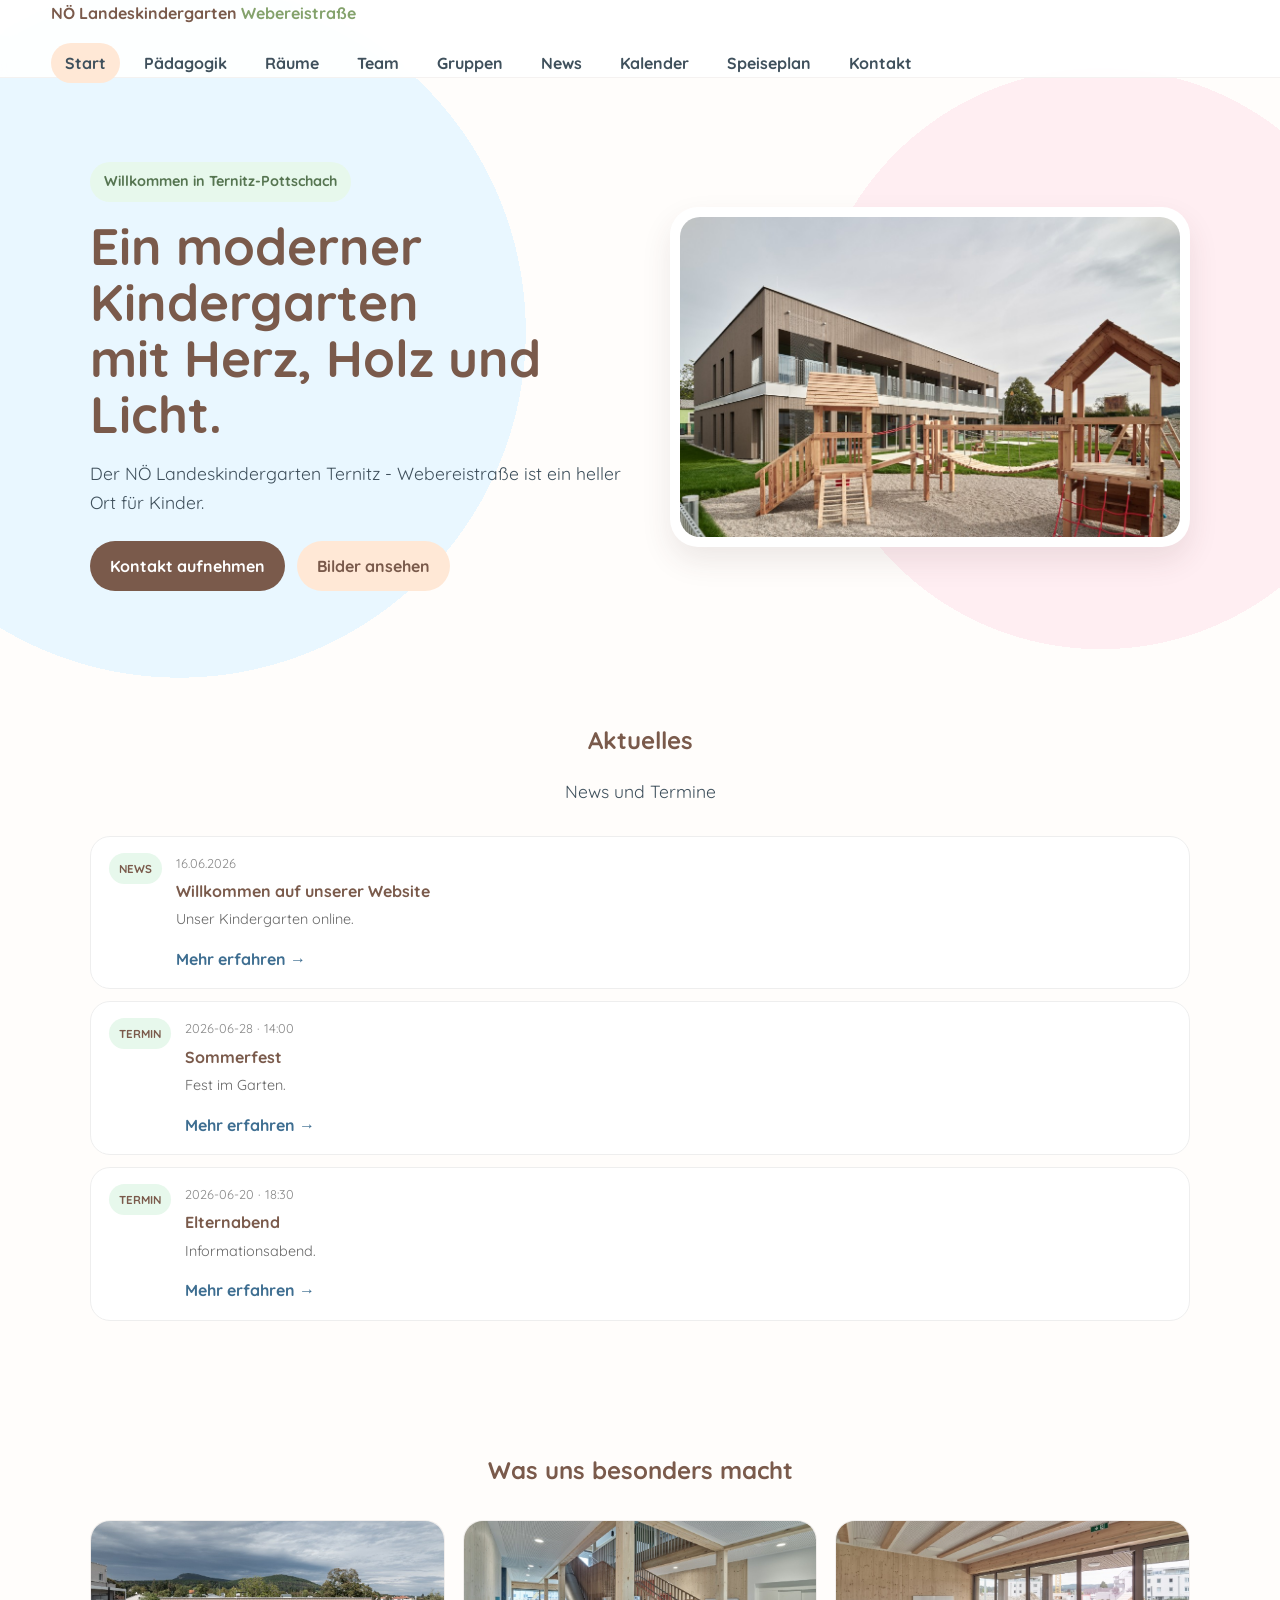
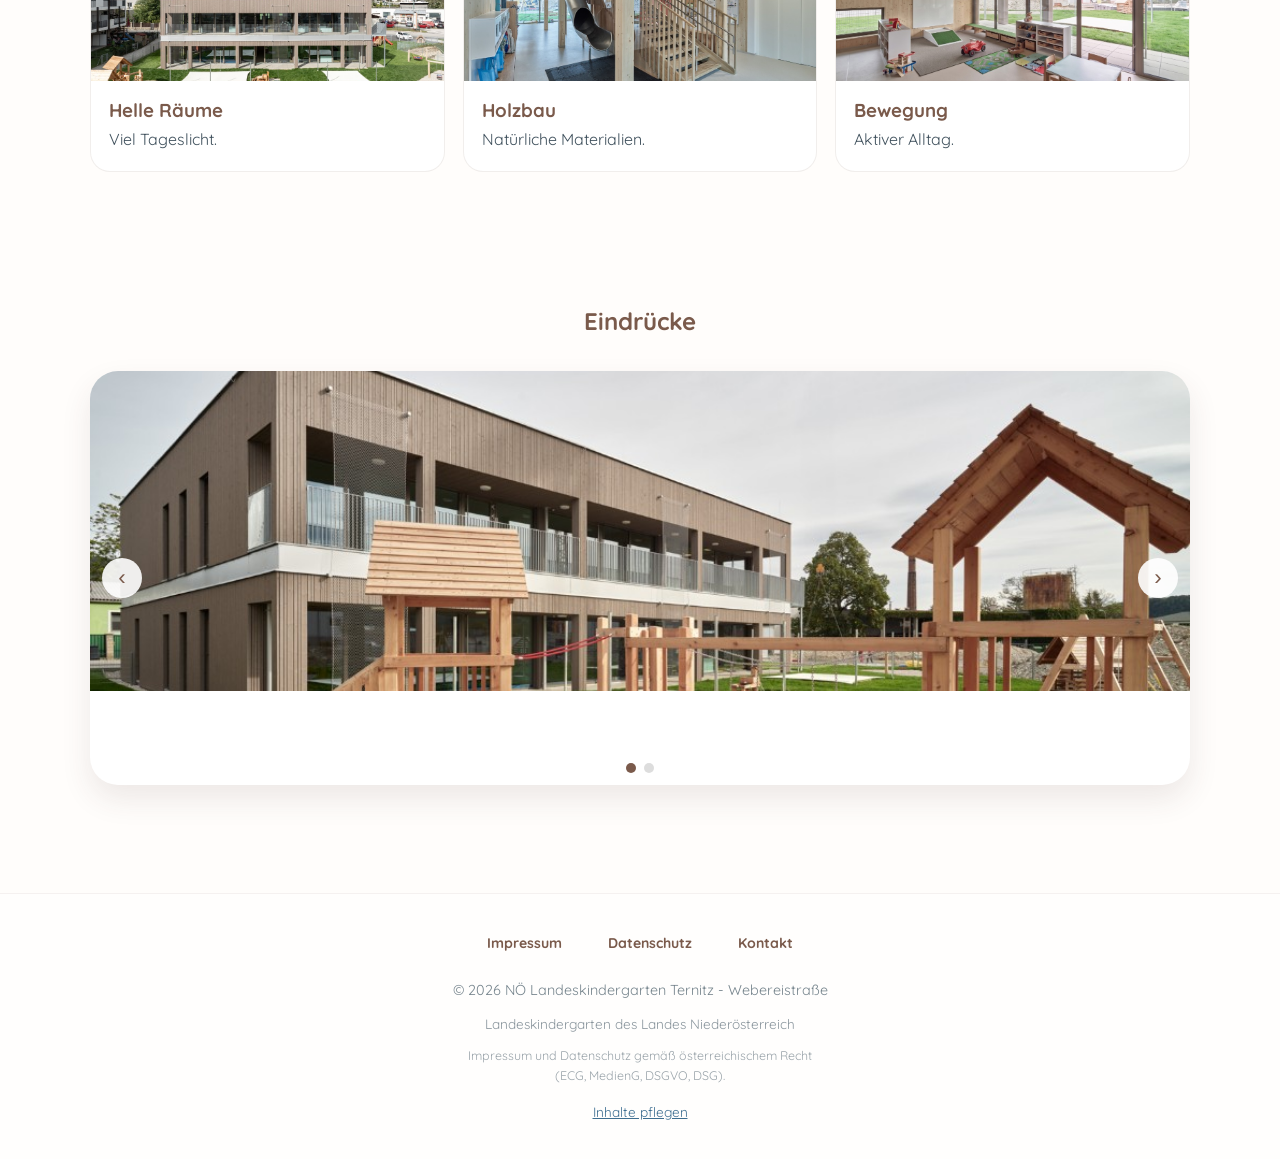
==== commit 03d90a71: "Speiseplan auf Live-Seiten korrekt initialisieren. Zentrale Init in module-registry, Seed-Daten bei " ====
--- a/index.html
+++ b/index.html
@@ -23,7 +23,10 @@
     <script src="assets/theme-options.js"></script>
     <script src="assets/theme-engine.js"></script>
     <script src="assets/module-registry.js"></script>
+    <script src="assets/content-publish.js"></script>
     <script src="assets/carousel.js"></script>
+    <script src="assets/kalender-page.js"></script>
+    <script src="assets/speiseplan-page.js"></script>
     <script src="assets/site-layout.js"></script>
     <script src="assets/page-shell.js"></script>
     <script src="assets/app.js"></script>
